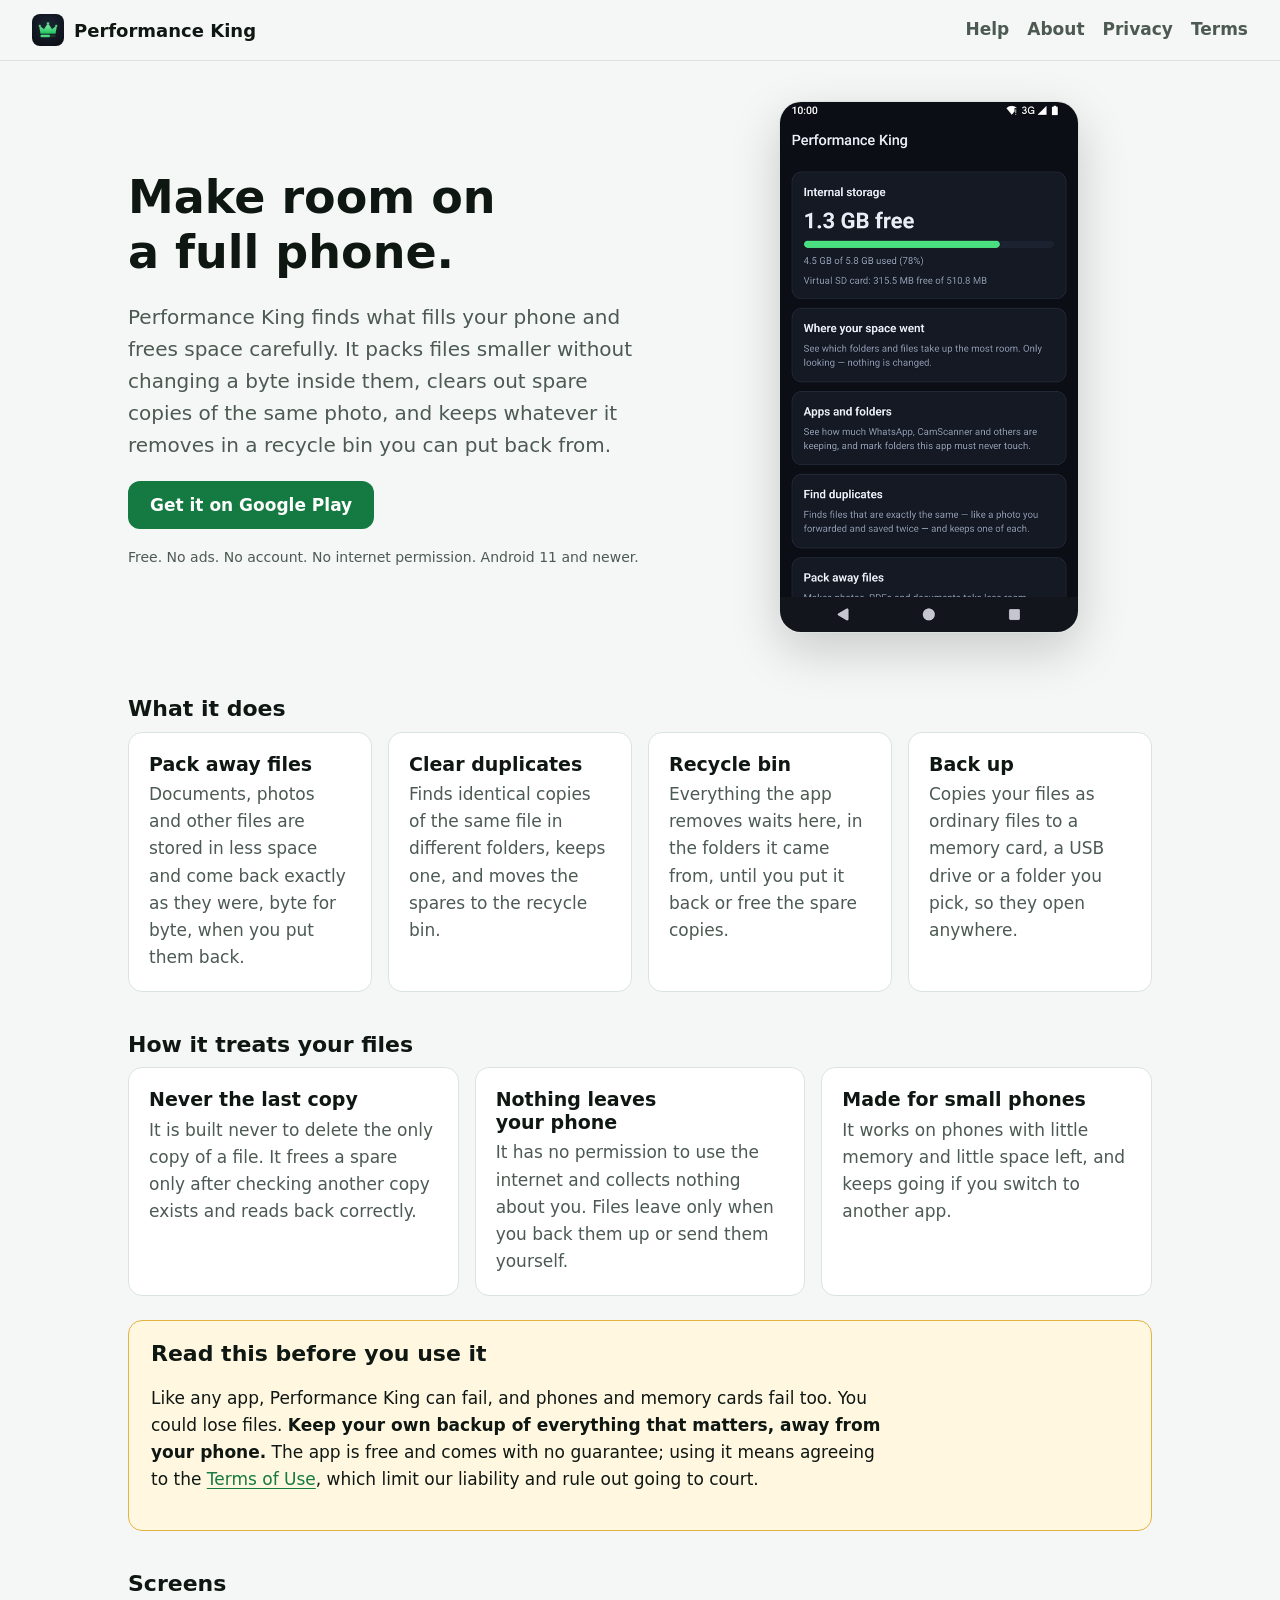
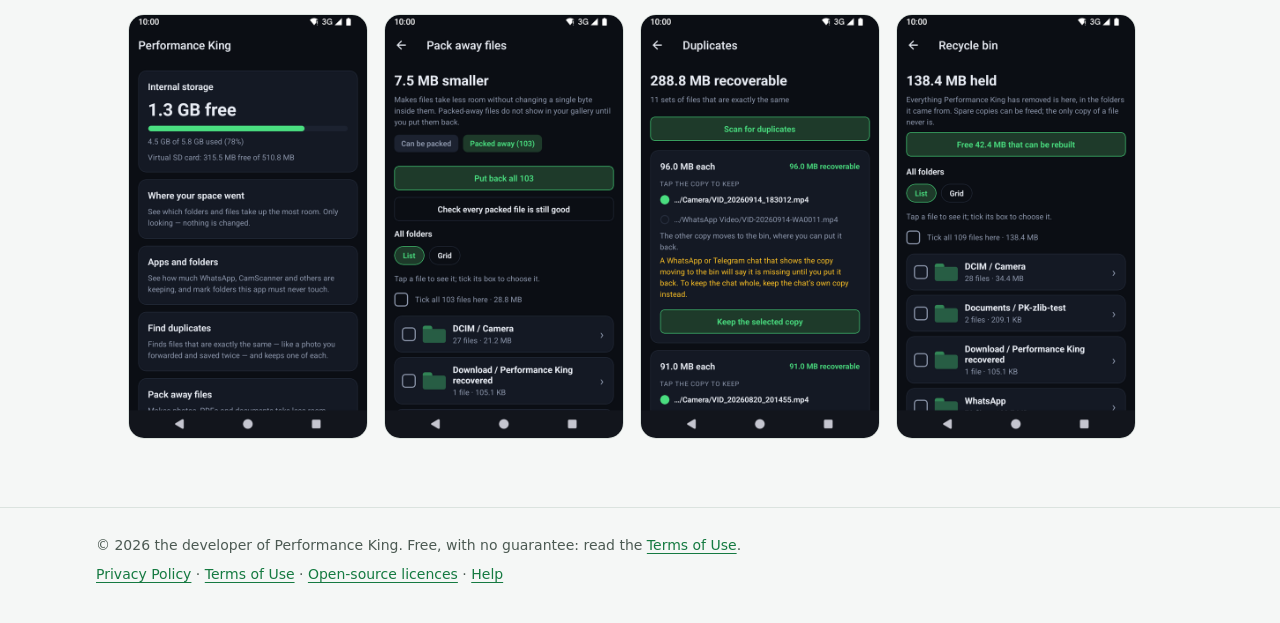
==== index.html @ 7b3cf423 "Performance King website: landing, help, about, terms, privacy, licences" ====
<!doctype html>
<html lang="en">
<head>
<meta charset="utf-8">
<meta name="viewport" content="width=device-width, initial-scale=1">
<title>Performance King — make room on a full phone</title>
<meta name="description" content="Performance King frees space on a full Android phone carefully: it packs files smaller, clears spare copies, and keeps a recycle bin. It never deletes the only copy of a file and has no internet access.">
<meta name="color-scheme" content="light dark">
<link rel="icon" href="img/icon-192.png">
<link rel="stylesheet" href="styles.css">
</head>
<body>
<header class="bar">
  <a class="brand" href="./"><img src="img/icon-192.png" alt="" width="32" height="32">Performance King</a>
  <nav><a href="support.html">Help</a><a href="about.html">About</a><a href="privacy.html">Privacy</a><a href="terms.html">Terms</a></nav>
</header>
<main class="wide">
<section class="hero">
  <div>
    <h1>Make room on a full phone.</h1>
    <p class="lead">Performance King finds what fills your phone and frees space carefully. It packs files smaller without changing a byte inside them, clears out spare copies of the same photo, and keeps whatever it removes in a recycle bin you can put back from.</p>
    <p><a class="cta" href="https://play.google.com/store/apps/details?id=com.performanceking.app">Get it on Google Play</a></p>
    <p class="small">Free. No ads. No account. No internet permission. Android 11 and newer.</p>
  </div>
  <img class="shot" src="img/screen-01-home.png" alt="Performance King's home screen, showing free storage and what can be done" width="300">
</section>

<h2>What it does</h2>
<div class="grid">
  <div class="card"><h3>Pack away files</h3><p>Documents, photos and other files are stored in less space and come back exactly as they were, byte for byte, when you put them back.</p></div>
  <div class="card"><h3>Clear duplicates</h3><p>Finds identical copies of the same file in different folders, keeps one, and moves the spares to the recycle bin.</p></div>
  <div class="card"><h3>Recycle bin</h3><p>Everything the app removes waits here, in the folders it came from, until you put it back or free the spare copies.</p></div>
  <div class="card"><h3>Back up</h3><p>Copies your files as ordinary files to a memory card, a USB drive or a folder you pick, so they open anywhere.</p></div>
</div>

<h2>How it treats your files</h2>
<div class="grid">
  <div class="card"><h3>Never the last copy</h3><p>It is built never to delete the only copy of a file. It frees a spare only after checking another copy exists and reads back correctly.</p></div>
  <div class="card"><h3>Nothing leaves your phone</h3><p>It has no permission to use the internet and collects nothing about you. Files leave only when you back them up or send them yourself.</p></div>
  <div class="card"><h3>Made for small phones</h3><p>It works on phones with little memory and little space left, and keeps going if you switch to another app.</p></div>
</div>

<section class="warn">
  <h2>Read this before you use it</h2>
  <p>Like any app, Performance King can fail, and phones and memory cards fail too. You could lose files. <strong>Keep your own backup of everything that matters, away from your phone.</strong> The app is free and comes with no guarantee; using it means agreeing to the <a href="terms.html">Terms of Use</a>, which limit our liability and rule out going to court.</p>
</section>

<h2>Screens</h2>
<div class="shots"><img src="img/screen-01-home.png" alt="A screen of Performance King" loading="lazy" width="240"><img src="img/screen-02-vault.png" alt="A screen of Performance King" loading="lazy" width="240"><img src="img/screen-03-duplicates.png" alt="A screen of Performance King" loading="lazy" width="240"><img src="img/screen-04-bin.png" alt="A screen of Performance King" loading="lazy" width="240"><img src="img/screen-05-onlycopy.png" alt="A screen of Performance King" loading="lazy" width="240"><img src="img/screen-06-backup.png" alt="A screen of Performance King" loading="lazy" width="240"></div>

</main>
<footer>
  <p>© 2026 the developer of Performance King. Free, with no guarantee: read the <a href="terms.html">Terms of Use</a>.</p>
  <p><a href="privacy.html">Privacy Policy</a> · <a href="terms.html">Terms of Use</a> · <a href="licenses.html">Open-source licences</a> · <a href="support.html">Help</a></p>
</footer>
</body>
</html>
---- styles.css ----
:root {
  --ground: #f5f7f6; --surface: #ffffff; --ink: #0f1713; --muted: #4c5a53; --line: #dbe3df;
  --accent: #157a41; --accent-ink: #ffffff; --warn-ground: #fff7e0; --warn-line: #e3b341;
  --radius: 14px; --gutter: clamp(16px, 4vw, 32px);
  --round: ui-rounded, "SF Pro Rounded", "Nunito", system-ui, sans-serif;
}
@media (prefers-color-scheme: dark) {
  :root {
    --ground: #0b0e14; --surface: #141924; --ink: #e8ecf4; --muted: #9aa5b8; --line: #252c3b;
    --accent: #4ade80; --accent-ink: #0b0e14; --warn-ground: #2a2412; --warn-line: #a17c1d;
  }
}
* { box-sizing: border-box; }
html { -webkit-text-size-adjust: 100%; }
body { margin: 0; background: var(--ground); color: var(--ink); font: 17px/1.6 system-ui, -apple-system, "Segoe UI", Roboto, sans-serif; }
a { color: var(--accent); text-underline-offset: 3px; }
a:focus-visible { outline: 3px solid var(--accent); outline-offset: 2px; border-radius: 4px; }
img { max-width: 100%; height: auto; }
.bar { display: flex; flex-wrap: wrap; gap: 8px 24px; align-items: center; justify-content: space-between; padding: 14px var(--gutter); border-bottom: 1px solid var(--line); }
.brand { display: flex; gap: 10px; align-items: center; font: 700 18px var(--round); color: var(--ink); text-decoration: none; }
.brand img { border-radius: 8px; }
nav { display: flex; flex-wrap: wrap; gap: 4px 18px; }
nav a { color: var(--muted); text-decoration: none; font-weight: 600; }
nav a:hover { color: var(--ink); }
main { padding: 0 var(--gutter); margin: 0 auto; }
main.doc { max-width: 46rem; padding-block: 32px 48px; }
main.wide { max-width: 68rem; }
h1, h2, h3 { font-family: var(--round); line-height: 1.2; text-wrap: balance; }
h1 { font-size: clamp(30px, 5vw, 46px); margin: 0.4em 0 0.3em; }
main.doc h1 { font-size: clamp(26px, 4vw, 34px); }
h2 { font-size: 22px; margin: 1.8em 0 0.4em; }
h3 { font-size: 19px; margin: 0 0 0.3em; }
p, li { max-width: 68ch; }
.lead { font-size: 20px; color: var(--muted); max-width: 40ch; }
.hero { display: grid; gap: 32px; grid-template-columns: 1fr; align-items: center; padding-block: 40px 24px; }
@media (min-width: 820px) { .hero { grid-template-columns: 1.1fr 0.9fr; } }
.hero .shot { justify-self: center; max-width: 300px; border-radius: 22px; border: 1px solid var(--line); box-shadow: 0 18px 50px rgb(0 0 0 / 0.18); }
.cta { display: inline-flex; align-items: center; gap: 10px; background: var(--accent); color: var(--accent-ink); font: 700 17px var(--round); padding: 14px 22px; border-radius: 12px; text-decoration: none; }
.cta:hover { filter: brightness(1.06); }
.small { font-size: 14px; color: var(--muted); }
.grid { display: grid; gap: 16px; grid-template-columns: repeat(auto-fit, minmax(min(100%, 15rem), 1fr)); margin-block: 8px 24px; }
.card { background: var(--surface); border: 1px solid var(--line); border-radius: var(--radius); padding: 20px; }
.card p { margin: 0; color: var(--muted); }
.warn { background: var(--warn-ground); border: 1px solid var(--warn-line); border-radius: var(--radius); padding: 20px 22px; margin-block: 24px; }
.warn h2 { margin-top: 0; }
.shots { display: flex; gap: 16px; overflow-x: auto; padding-block: 8px 20px; scroll-snap-type: x mandatory; }
.shots img { flex: 0 0 auto; width: min(240px, 70vw); border-radius: 16px; border: 1px solid var(--line); scroll-snap-align: start; }
main.doc ul { padding-left: 1.2em; }
main.doc li { margin-block: 0.35em; }
.note { color: var(--muted); font-size: 15px; border-left: 3px solid var(--line); padding-left: 14px; }
details { background: var(--surface); border: 1px solid var(--line); border-radius: var(--radius); padding: 14px 18px; margin-block: 10px; }
summary { font-weight: 700; cursor: pointer; }
pre { white-space: pre-wrap; overflow-wrap: anywhere; font: 13px/1.5 ui-monospace, Menlo, Consolas, monospace; background: var(--surface); border: 1px solid var(--line); border-radius: var(--radius); padding: 16px; }
footer { border-top: 1px solid var(--line); margin-top: 48px; padding: 20px var(--gutter) 32px; color: var(--muted); font-size: 14px; }
footer p { margin: 6px auto; max-width: 68rem; }
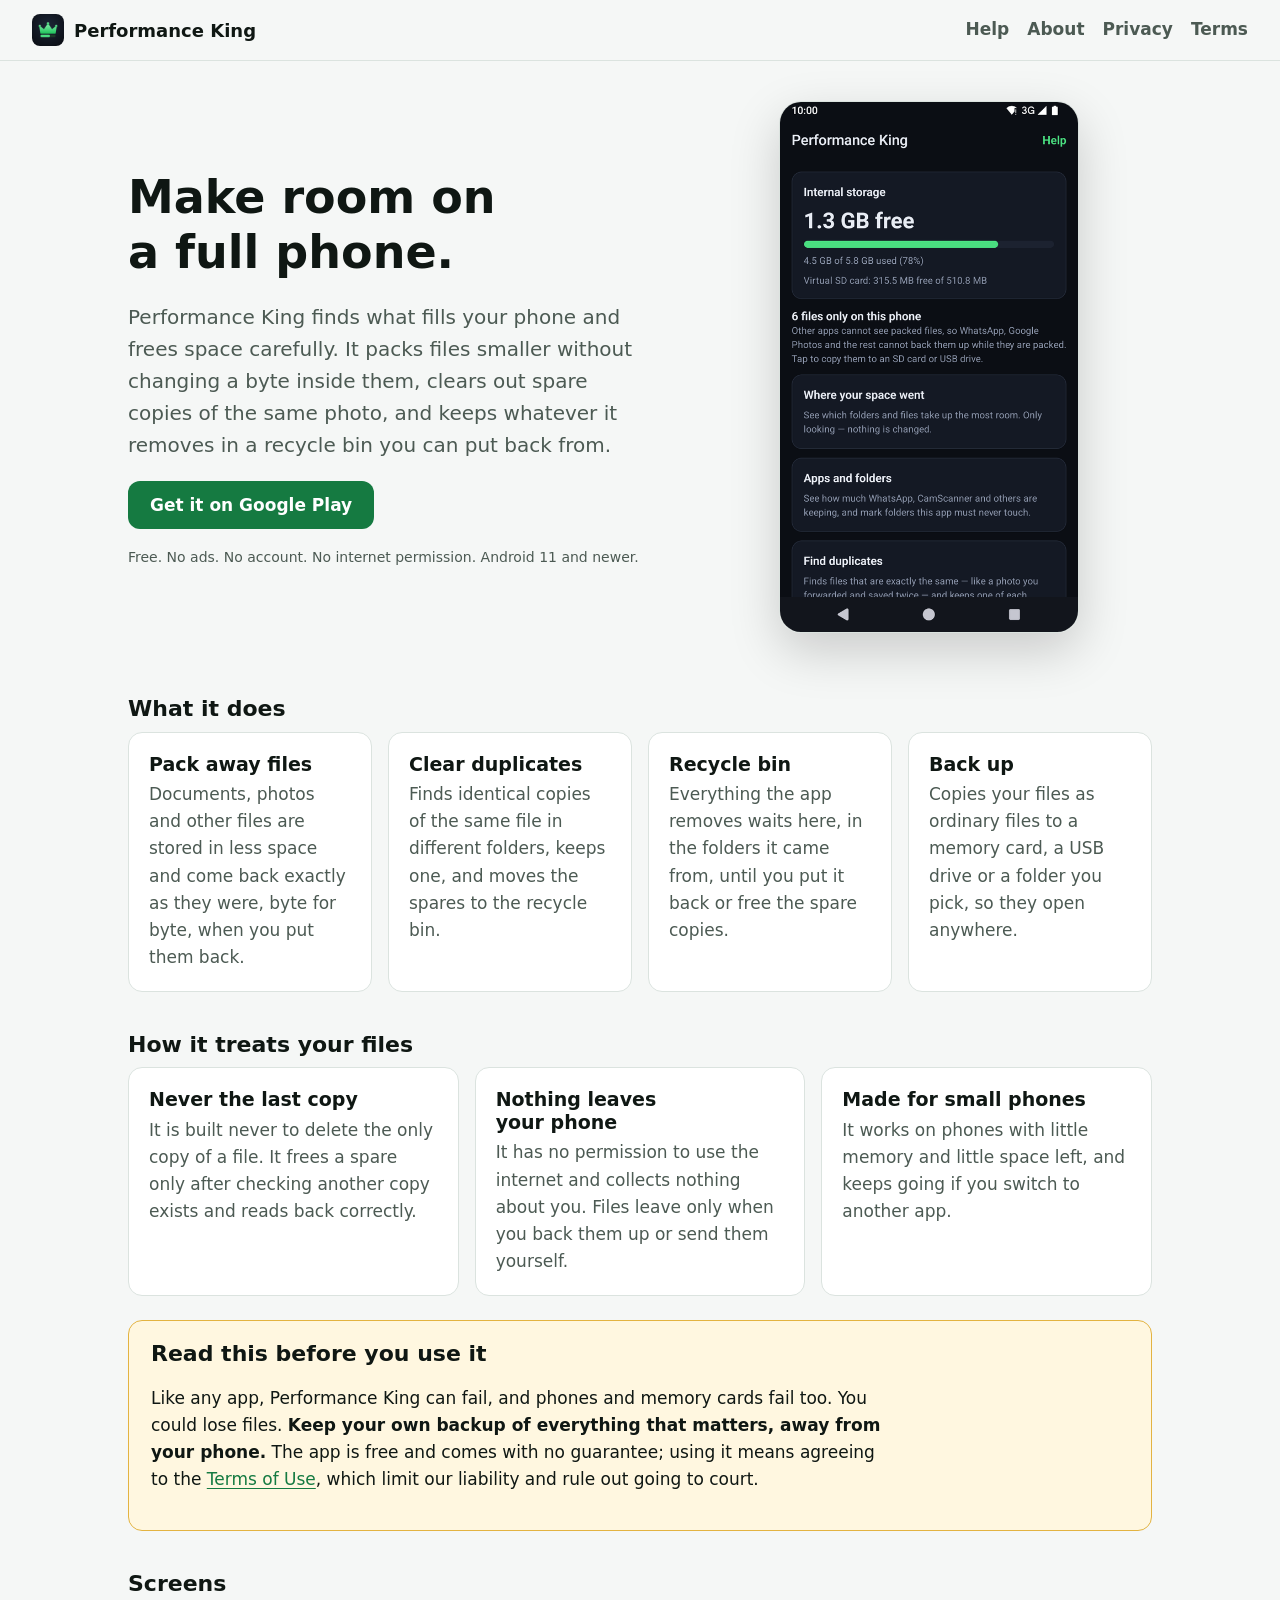
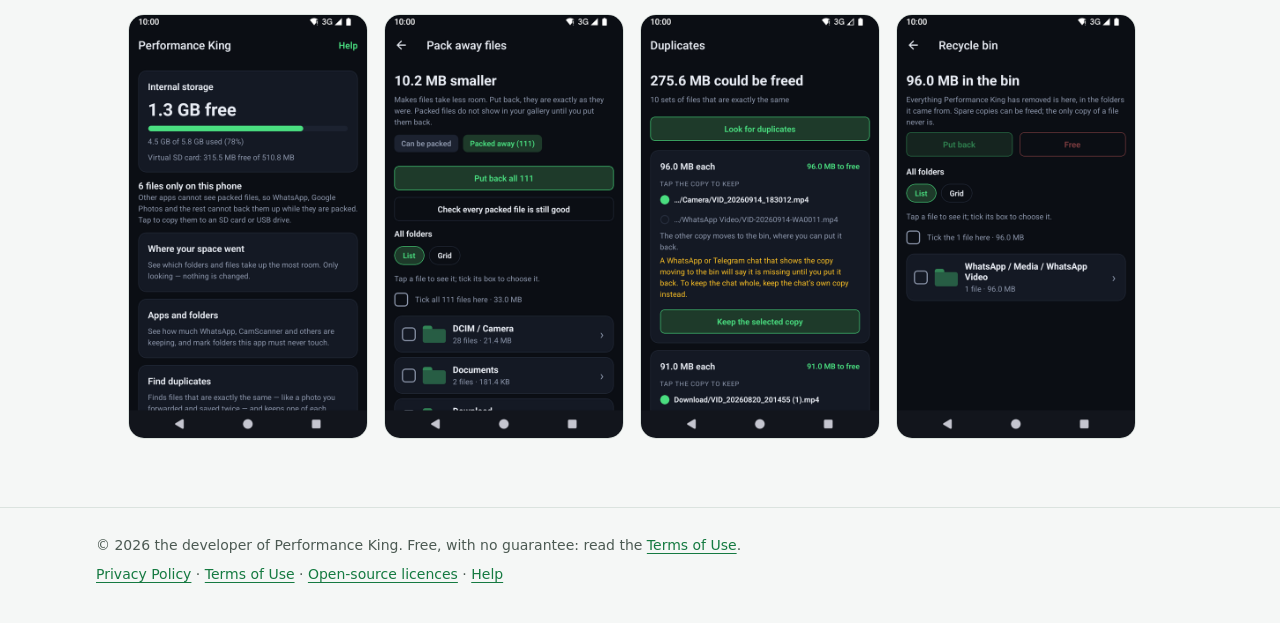
==== commit 3612d7b0: "Help page from the app's own help text; new screenshots" ====
--- a/index.html
+++ b/index.html
@@ -46,7 +46,7 @@
 </section>
 
 <h2>Screens</h2>
-<div class="shots"><img src="img/screen-01-home.png" alt="A screen of Performance King" loading="lazy" width="240"><img src="img/screen-02-vault.png" alt="A screen of Performance King" loading="lazy" width="240"><img src="img/screen-03-duplicates.png" alt="A screen of Performance King" loading="lazy" width="240"><img src="img/screen-04-bin.png" alt="A screen of Performance King" loading="lazy" width="240"><img src="img/screen-05-onlycopy.png" alt="A screen of Performance King" loading="lazy" width="240"><img src="img/screen-06-backup.png" alt="A screen of Performance King" loading="lazy" width="240"></div>
+<div class="shots"><img src="img/screen-01-home.png" alt="A screen of Performance King" loading="lazy" width="240"><img src="img/screen-02-vault.png" alt="A screen of Performance King" loading="lazy" width="240"><img src="img/screen-03-duplicates.png" alt="A screen of Performance King" loading="lazy" width="240"><img src="img/screen-04-bin.png" alt="A screen of Performance King" loading="lazy" width="240"><img src="img/screen-05-onlycopy.png" alt="A screen of Performance King" loading="lazy" width="240"><img src="img/screen-06-backup.png" alt="A screen of Performance King" loading="lazy" width="240"><img src="img/screen-07-welcome.png" alt="A screen of Performance King" loading="lazy" width="240"></div>
 
 </main>
 <footer>
--- a/styles.css
+++ b/styles.css
@@ -45,7 +45,7 @@
 .warn h2 { margin-top: 0; }
 .shots { display: flex; gap: 16px; overflow-x: auto; padding-block: 8px 20px; scroll-snap-type: x mandatory; }
 .shots img { flex: 0 0 auto; width: min(240px, 70vw); border-radius: 16px; border: 1px solid var(--line); scroll-snap-align: start; }
-main.doc ul { padding-left: 1.2em; }
+main.doc ul, main.doc ol { padding-left: 1.2em; }
 main.doc li { margin-block: 0.35em; }
 .note { color: var(--muted); font-size: 15px; border-left: 3px solid var(--line); padding-left: 14px; }
 details { background: var(--surface); border: 1px solid var(--line); border-radius: var(--radius); padding: 14px 18px; margin-block: 10px; }
